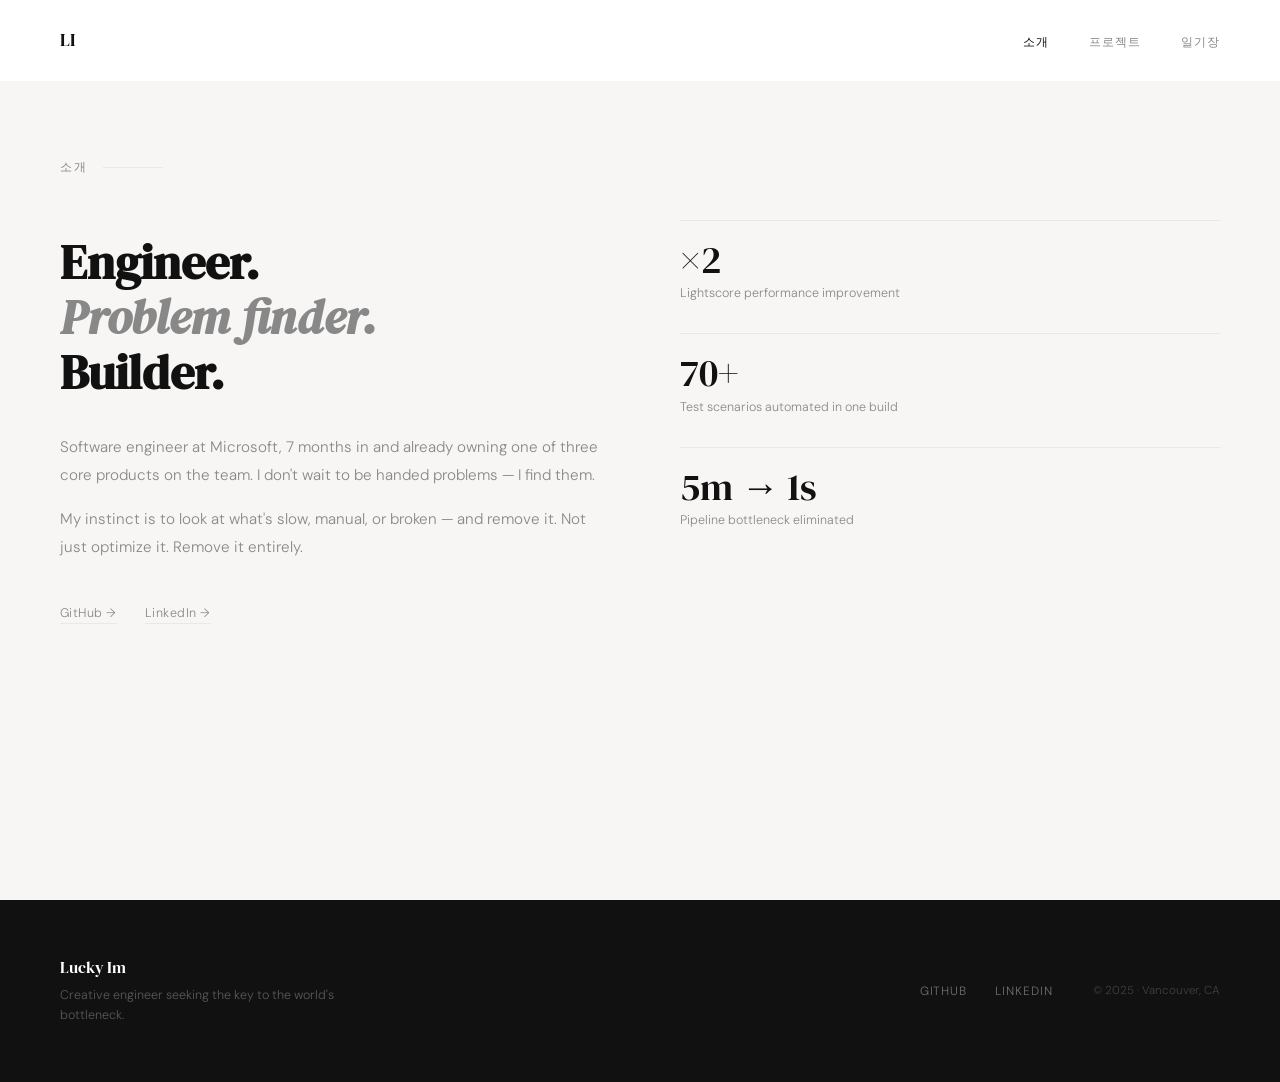
==== about/index.html @ 6e1627e8 "new portfolio" ====
<!DOCTYPE html>
<html lang="en">
<head>
  <meta charset="UTF-8" />
  <meta name="viewport" content="width=device-width, initial-scale=1.0" />
  <title>Lucky Im — 소개</title>
  <link href="https://fonts.googleapis.com/css2?family=DM+Serif+Display:ital@0;1&family=DM+Sans:wght@300;400;500&display=swap" rel="stylesheet" />
  <link rel="stylesheet" href="../css/style.css" />
</head>
<body>

  <!-- NAV -->
  <nav id="nav">
    <a class="nav-logo" href="/">LI</a>
    <ul class="nav-links">
      <li><a href="/about">소개</a></li>
      <li><a href="/projects">프로젝트</a></li>
      <li><a href="/diary">일기장</a></li>
    </ul>
  </nav>

  <!-- ABOUT -->
  <section id="about-page">
    <div class="about-left">
      <div class="section-label reveal">소개</div>
      <h2 class="about-heading reveal">Engineer.<br><em>Problem finder.</em><br>Builder.</h2>
      <p class="about-text reveal">
        Software engineer at Microsoft, 7 months in and already owning one of three core products on the team. I don't wait to be handed problems — I find them.
      </p>
      <p class="about-text reveal">
        My instinct is to look at what's slow, manual, or broken — and remove it. Not just optimize it. Remove it entirely.
      </p>
      <div style="margin-top: 40px;" class="reveal">
        <a href="https://github.com/luckyim0519" target="_blank" class="btn-ghost" style="margin-right: 24px;">GitHub →</a>
        <a href="https://www.linkedin.com/in/luckyim/?originalSubdomain=ca" target="_blank" class="btn-ghost">LinkedIn →</a>
      </div>
    </div>
    <div class="about-right">
      <div class="stat-row">
        <div class="stat reveal">
          <div class="stat-num">×2</div>
          <div class="stat-label">Lightscore performance improvement</div>
        </div>
        <div class="stat reveal">
          <div class="stat-num">70+</div>
          <div class="stat-label">Test scenarios automated in one build</div>
        </div>
        <div class="stat reveal">
          <div class="stat-num">5m → 1s</div>
          <div class="stat-label">Pipeline bottleneck eliminated</div>
        </div>
      </div>
    </div>
  </section>

  <!-- FOOTER -->
  <footer>
    <div class="footer-left">
      <span class="footer-name">Lucky Im</span>
      <span class="footer-sub">Creative engineer seeking the key to the world's bottleneck.</span>
    </div>
    <div class="footer-links">
      <a href="https://github.com/luckyim0519" target="_blank">GitHub</a>
      <a href="https://www.linkedin.com/in/luckyim/?originalSubdomain=ca" target="_blank">LinkedIn</a>
    </div>
    <span class="footer-copy">© 2025 · Vancouver, CA</span>
  </footer>

  <script src="../js/main.js"></script>
</body>
</html>
---- css/style.css ----
/* ============================================
   Lucky Im — Portfolio · style.css
   ============================================ */

:root {
  --white: #ffffff;
  --off: #f7f6f4;
  --ink: #111111;
  --muted: #888888;
  --border: #e8e8e8;
}

* { margin: 0; padding: 0; box-sizing: border-box; }
html { scroll-behavior: smooth; }

body {
  font-family: 'DM Sans', sans-serif;
  background: var(--white);
  color: var(--ink);
  font-weight: 300;
  -webkit-font-smoothing: antialiased;
}

/* ── NAV ── */
nav {
  position: fixed;
  top: 0; left: 0; right: 0;
  z-index: 100;
  display: flex;
  justify-content: space-between;
  align-items: center;
  padding: 28px 60px;
  background: rgba(255,255,255,0.92);
  backdrop-filter: blur(12px);
  border-bottom: 1px solid transparent;
  transition: border-color 0.3s;
}
nav.scrolled { border-color: var(--border); }

.nav-logo {
  font-family: 'DM Serif Display', serif;
  font-size: 1.1rem;
  color: var(--ink);
  text-decoration: none;
}

.nav-links { display: flex; gap: 40px; list-style: none; }
.nav-links a {
  font-size: 0.78rem;
  font-weight: 400;
  color: var(--muted);
  text-decoration: none;
  letter-spacing: 0.08em;
  text-transform: uppercase;
  transition: color 0.2s;
}
.nav-links a:hover,
.nav-links a.active { color: var(--ink); }

/* ── SECTIONS ── */
section { padding: 120px 60px; }

.section-label {
  font-size: 0.72rem;
  color: var(--muted);
  letter-spacing: 0.14em;
  text-transform: uppercase;
  margin-bottom: 60px;
  display: flex;
  align-items: center;
  gap: 16px;
}
.section-label::after {
  content: '';
  flex: 1;
  max-width: 60px;
  height: 1px;
  background: var(--border);
}

/* ── BUTTONS ── */
.btn-primary {
  display: inline-block;
  padding: 14px 32px;
  background: var(--ink);
  color: white;
  font-size: 0.78rem;
  font-weight: 500;
  letter-spacing: 0.06em;
  text-transform: uppercase;
  text-decoration: none;
  transition: opacity 0.2s;
}
.btn-primary:hover { opacity: 0.75; }

.btn-ghost {
  font-size: 0.78rem;
  color: var(--muted);
  text-decoration: none;
  letter-spacing: 0.04em;
  border-bottom: 1px solid var(--border);
  padding-bottom: 2px;
  transition: color 0.2s, border-color 0.2s;
}
.btn-ghost:hover { color: var(--ink); border-color: var(--ink); }

/* ── HERO (index only) ── */
#hero {
  min-height: 100vh;
  display: flex;
  flex-direction: column;
  justify-content: center;
  padding: 0 60px;
  position: relative;
}

.hero-tag {
  font-size: 0.75rem;
  color: var(--muted);
  letter-spacing: 0.12em;
  text-transform: uppercase;
  margin-bottom: 28px;
  opacity: 0;
  animation: fadeUp 0.8s 0.2s forwards;
}

.hero-name {
  font-family: 'DM Serif Display', serif;
  font-size: clamp(3.5rem, 8vw, 7rem);
  line-height: 1.0;
  opacity: 0;
  animation: fadeUp 0.8s 0.35s forwards;
}
.hero-name em { font-style: italic; color: var(--muted); }

.hero-sub {
  margin-top: 32px;
  font-size: 1rem;
  color: var(--muted);
  max-width: 480px;
  line-height: 1.7;
  opacity: 0;
  animation: fadeUp 0.8s 0.5s forwards;
}

.hero-cta {
  margin-top: 52px;
  display: flex;
  gap: 24px;
  align-items: center;
  opacity: 0;
  animation: fadeUp 0.8s 0.65s forwards;
}

.hero-scroll {
  position: absolute;
  bottom: 40px; left: 60px;
  display: flex;
  align-items: center;
  gap: 12px;
  font-size: 0.72rem;
  color: var(--muted);
  letter-spacing: 0.1em;
  text-transform: uppercase;
  opacity: 0;
  animation: fadeUp 0.8s 1s forwards;
}
.scroll-line { width: 40px; height: 1px; background: var(--border); }

/* ── GALLERY (index only) ── */
#gallery { padding: 0; overflow: hidden; }

.photo-grid {
  display: grid;
  grid-template-columns: repeat(3, 1fr);
  gap: 3px;
}

.photo-item {
  aspect-ratio: 1 / 1;
  overflow: hidden;
  background: var(--off);
  opacity: 0;
  transform: translateY(32px) scale(0.97);
  transition: opacity 0.6s ease, transform 0.6s ease;
}
.photo-item.visible { opacity: 1; transform: translateY(0) scale(1); }

.photo-item:nth-child(1) { transition-delay: 0s; }
.photo-item:nth-child(2) { transition-delay: 0.08s; }
.photo-item:nth-child(3) { transition-delay: 0.16s; }
.photo-item:nth-child(4) { transition-delay: 0.24s; }
.photo-item:nth-child(5) { transition-delay: 0.32s; }
.photo-item:nth-child(6) { transition-delay: 0.40s; }
.photo-item:nth-child(7) { transition-delay: 0.48s; }
.photo-item:nth-child(8) { transition-delay: 0.56s; }
.photo-item:nth-child(9) { transition-delay: 0.64s; }

.photo-item img {
  width: 100%; height: 100%;
  object-fit: cover;
  display: block;
  filter: grayscale(15%);
  transition: transform 0.5s ease, filter 0.5s ease;
}
.photo-item:hover img { transform: scale(1.04); filter: grayscale(0%); }

.photo-placeholder {
  width: 100%; height: 100%;
  background: var(--off);
  display: flex;
  align-items: center;
  justify-content: center;
  font-size: 0.7rem;
  color: var(--border);
  letter-spacing: 0.08em;
  text-transform: uppercase;
}

/* ── ABOUT PAGE ── */
#about-page {
  padding-top: 160px;
  display: grid;
  grid-template-columns: 1fr 1fr;
  gap: 80px;
  align-items: start;
  background: var(--off);
  min-height: 100vh;
}

.about-heading {
  font-family: 'DM Serif Display', serif;
  font-size: clamp(2rem, 4vw, 3rem);
  line-height: 1.15;
  margin-bottom: 32px;
}
.about-heading em { font-style: italic; color: var(--muted); }

.about-text {
  font-size: 0.95rem;
  color: var(--muted);
  line-height: 1.85;
  margin-bottom: 16px;
}

.about-right { padding-top: 60px; }
.stat-row { display: flex; flex-direction: column; gap: 32px; }
.stat { border-top: 1px solid var(--border); padding-top: 20px; }
.stat-num {
  font-family: 'DM Serif Display', serif;
  font-size: 2.4rem;
  line-height: 1;
  margin-bottom: 6px;
}
.stat-label { font-size: 0.78rem; color: var(--muted); }

/* ── PROJECTS PAGE ── */
#projects-page { padding-top: 160px; min-height: 100vh; }

.projects-grid { display: grid; grid-template-columns: 1fr 1fr; gap: 2px; }

.project-card {
  background: var(--off);
  padding: 48px 44px;
  transition: background 0.25s;
}
.project-card:hover { background: #f0ede8; }

.project-card.featured {
  grid-column: span 2;
  display: grid;
  grid-template-columns: 1fr 1fr;
  gap: 60px;
  align-items: center;
}

.project-num {
  font-size: 0.72rem;
  color: var(--border);
  letter-spacing: 0.06em;
  margin-bottom: 28px;
  font-family: 'DM Serif Display', serif;
}

.project-title {
  font-family: 'DM Serif Display', serif;
  font-size: 1.5rem;
  line-height: 1.25;
  margin-bottom: 16px;
}

.project-desc {
  font-size: 0.88rem;
  color: var(--muted);
  line-height: 1.75;
}

.project-tags { display: flex; flex-wrap: wrap; gap: 8px; margin-top: 28px; }
.tag {
  font-size: 0.68rem;
  letter-spacing: 0.08em;
  text-transform: uppercase;
  color: var(--muted);
  border: 1px solid var(--border);
  padding: 5px 12px;
}

.project-impact {
  font-family: 'DM Serif Display', serif;
  font-size: clamp(2.5rem, 5vw, 4rem);
  line-height: 1.1;
  margin-bottom: 12px;
}
.project-impact-label { font-size: 0.8rem; color: var(--muted); }

/* ── DIARY PAGE ── */
#diary-page { padding-top: 160px; min-height: 100vh; background: var(--off); }

.diary-entry {
  max-width: 640px;
  margin-bottom: 48px;
  padding-bottom: 48px;
  border-bottom: 1px solid var(--border);
}
.diary-date {
  font-size: 0.72rem;
  color: var(--muted);
  letter-spacing: 0.1em;
  text-transform: uppercase;
  margin-bottom: 16px;
}
.diary-title {
  font-family: 'DM Serif Display', serif;
  font-size: 1.3rem;
  margin-bottom: 16px;
}
.diary-text {
  font-size: 0.92rem;
  color: var(--muted);
  line-height: 1.85;
}
.diary-more {
  font-size: 0.88rem;
  color: var(--muted);
  font-style: italic;
  font-family: 'DM Serif Display', serif;
  max-width: 640px;
}

/* ── PREVIEW SECTIONS (index only) ── */
#about-preview {
  background: var(--off);
  padding: 120px 60px 80px;
}

#projects-preview {
  padding: 120px 60px 80px;
}

#diary-preview {
  background: var(--off);
  padding: 120px 60px 80px;
}

.preview-grid {
  display: grid;
  grid-template-columns: 1fr 1fr;
  gap: 80px;
  align-items: start;
  margin-bottom: 48px;
}

.preview-right { padding-top: 20px; }

.preview-link {
  display: inline-block;
  font-size: 0.8rem;
  color: var(--ink);
  text-decoration: none;
  letter-spacing: 0.06em;
  border-bottom: 1px solid var(--ink);
  padding-bottom: 2px;
  margin-top: 48px;
  transition: opacity 0.2s;
}
.preview-link:hover { opacity: 0.5; }

#projects-preview .project-card.featured {
  margin-bottom: 0;
}

#diary-preview .diary-entry {
  border-bottom: none;
  margin-bottom: 0;
  padding-bottom: 0;
  max-width: 640px;
}

/* ── FOOTER (updated) ── */
footer {
  background: var(--ink);
  padding: 56px 60px;
  display: grid;
  grid-template-columns: 1fr auto auto;
  gap: 40px;
  align-items: center;
}

.footer-left {
  display: flex;
  flex-direction: column;
  gap: 8px;
}

.footer-name {
  font-family: 'DM Serif Display', serif;
  font-size: 1rem;
  color: white;
}

.footer-sub {
  font-size: 0.78rem;
  color: rgba(255,255,255,0.3);
  max-width: 300px;
  line-height: 1.6;
}

.footer-links {
  display: flex;
  gap: 28px;
}

.footer-links a {
  font-size: 0.75rem;
  color: rgba(255,255,255,0.4);
  text-decoration: none;
  letter-spacing: 0.08em;
  text-transform: uppercase;
  transition: color 0.2s;
}
.footer-links a:hover { color: white; }

.footer-copy {
  font-size: 0.72rem;
  color: rgba(255,255,255,0.2);
}



/* ── ANIMATIONS ── */
@keyframes fadeUp {
  from { opacity: 0; transform: translateY(20px); }
  to { opacity: 1; transform: translateY(0); }
}

.reveal {
  opacity: 0;
  transform: translateY(24px);
  transition: opacity 0.7s ease, transform 0.7s ease;
}
.reveal.visible { opacity: 1; transform: none; }

/* ── RESPONSIVE ── */
@media (max-width: 768px) {
  nav { padding: 20px 24px; }
  .nav-links { display: none; }
  section, #about-page, #projects-page, #diary-page { padding: 100px 24px 60px; }
  #hero { padding: 0 24px; }
  #about-page { grid-template-columns: 1fr; gap: 48px; }
  .about-right { padding-top: 0; }
  .projects-grid { grid-template-columns: 1fr; }
  .project-card.featured { grid-column: span 1; grid-template-columns: 1fr; gap: 32px; }
  footer { padding: 20px 24px; flex-direction: column; gap: 8px; }
}
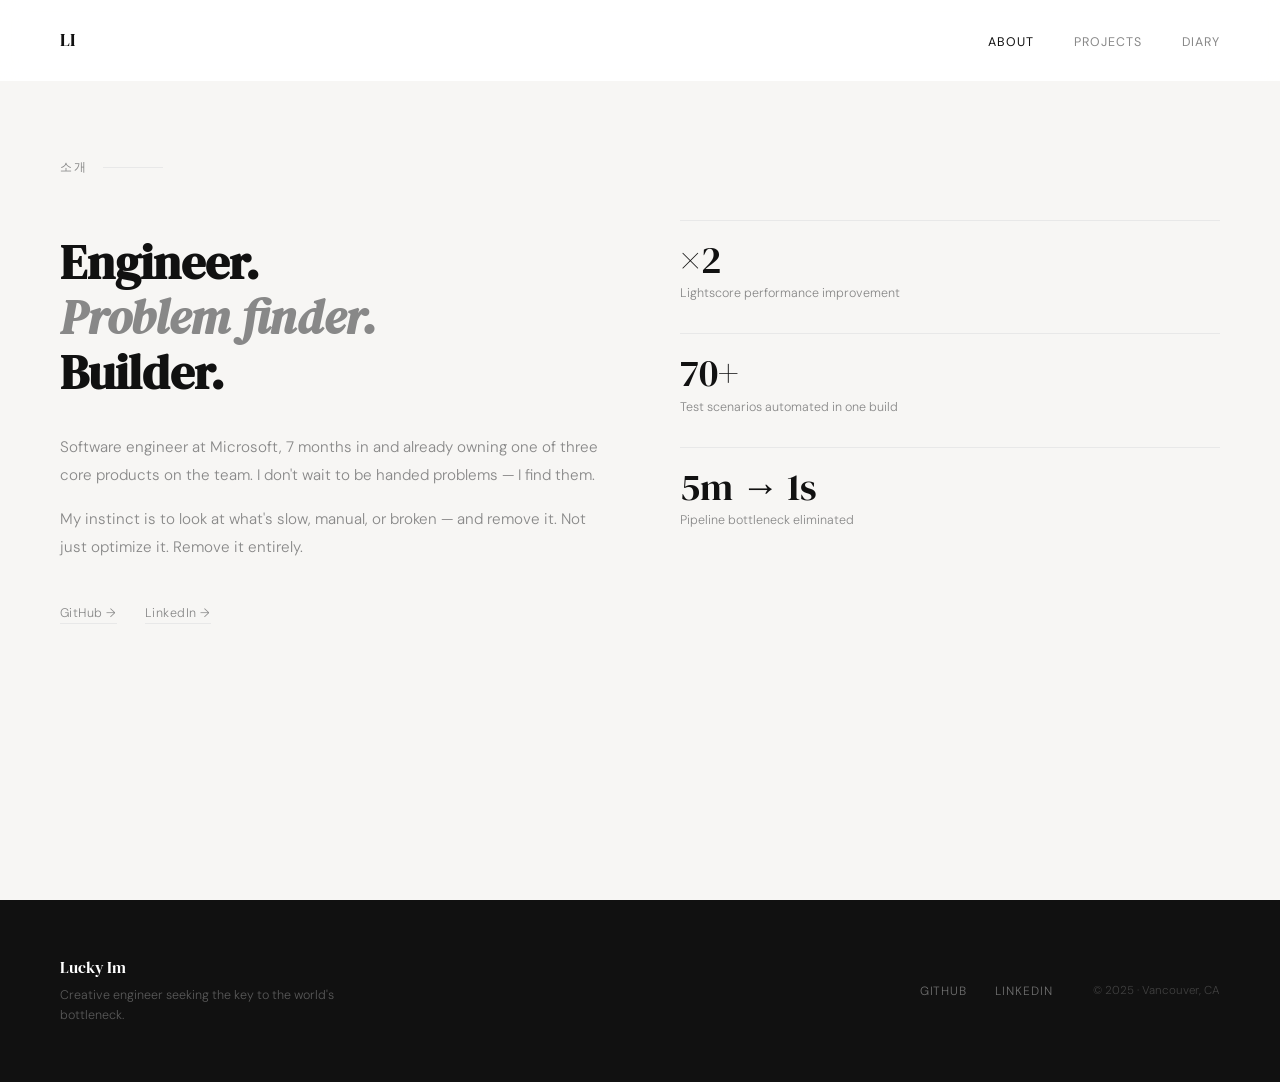
==== commit d502f8b4: "add hamburger menu for mobile nav on all pages Co-Authored-By: Claude Sonnet 4.6 <noreply@anthropic." ====
--- a/about/index.html
+++ b/about/index.html
@@ -4,6 +4,8 @@
   <meta charset="UTF-8" />
   <meta name="viewport" content="width=device-width, initial-scale=1.0" />
   <title>Lucky Im — 소개</title>
+  <link rel="preconnect" href="https://fonts.googleapis.com" />
+  <link rel="preconnect" href="https://fonts.gstatic.com" crossorigin />
   <link href="https://fonts.googleapis.com/css2?family=DM+Serif+Display:ital@0;1&family=DM+Sans:wght@300;400;500&display=swap" rel="stylesheet" />
   <link rel="stylesheet" href="../css/style.css" />
 </head>
@@ -13,10 +15,13 @@
   <nav id="nav">
     <a class="nav-logo" href="/">LI</a>
     <ul class="nav-links">
-      <li><a href="/about">소개</a></li>
-      <li><a href="/projects">프로젝트</a></li>
-      <li><a href="/diary">일기장</a></li>
+      <li><a href="/about">About</a></li>
+      <li><a href="/projects">Projects</a></li>
+      <li><a href="/diary">Diary</a></li>
     </ul>
+    <button class="nav-hamburger" id="nav-hamburger" aria-label="Toggle menu" aria-expanded="false">
+      <span></span><span></span><span></span>
+    </button>
   </nav>
 
   <!-- ABOUT -->
--- a/css/style.css
+++ b/css/style.css
@@ -460,10 +460,69 @@
 }
 .reveal.visible { opacity: 1; transform: none; }
 
+/* ── HAMBURGER ── */
+.nav-hamburger {
+  display: none;
+  flex-direction: column;
+  justify-content: center;
+  gap: 5px;
+  width: 32px;
+  height: 32px;
+  background: none;
+  border: none;
+  cursor: pointer;
+  padding: 0;
+  z-index: 110;
+}
+.nav-hamburger span {
+  display: block;
+  width: 22px;
+  height: 2px;
+  background: var(--ink);
+  border-radius: 2px;
+  transition: transform 0.25s, opacity 0.25s;
+  transform-origin: center;
+}
+.nav-hamburger.open span:nth-child(1) { transform: translateY(7px) rotate(45deg); }
+.nav-hamburger.open span:nth-child(2) { opacity: 0; }
+.nav-hamburger.open span:nth-child(3) { transform: translateY(-7px) rotate(-45deg); }
+
+/* mobile dropdown menu */
+.nav-mobile-menu {
+  display: none;
+  position: fixed;
+  top: 0; left: 0; right: 0;
+  padding-top: 68px;
+  background: rgba(255,255,255,0.97);
+  backdrop-filter: blur(16px);
+  z-index: 105;
+  flex-direction: column;
+  align-items: center;
+  border-bottom: 1px solid var(--border);
+}
+.nav-mobile-menu.open { display: flex; }
+.nav-mobile-menu a {
+  width: 100%;
+  text-align: center;
+  padding: 18px 0;
+  font-size: 0.82rem;
+  font-weight: 400;
+  letter-spacing: 0.12em;
+  text-transform: uppercase;
+  color: var(--muted);
+  text-decoration: none;
+  border-bottom: 1px solid var(--border);
+  transition: color 0.2s;
+}
+.nav-mobile-menu a:last-child { border-bottom: none; }
+.nav-mobile-menu a:hover,
+.nav-mobile-menu a.active { color: var(--ink); }
+
 /* ── RESPONSIVE ── */
 @media (max-width: 768px) {
   nav { padding: 20px 24px; }
   .nav-links { display: none; }
+  .nav-hamburger { display: flex; }
   section, #about-page, #projects-page, #diary-page { padding: 100px 24px 60px; }
   #hero { padding: 0 24px; }
   #about-page { grid-template-columns: 1fr; gap: 48px; }
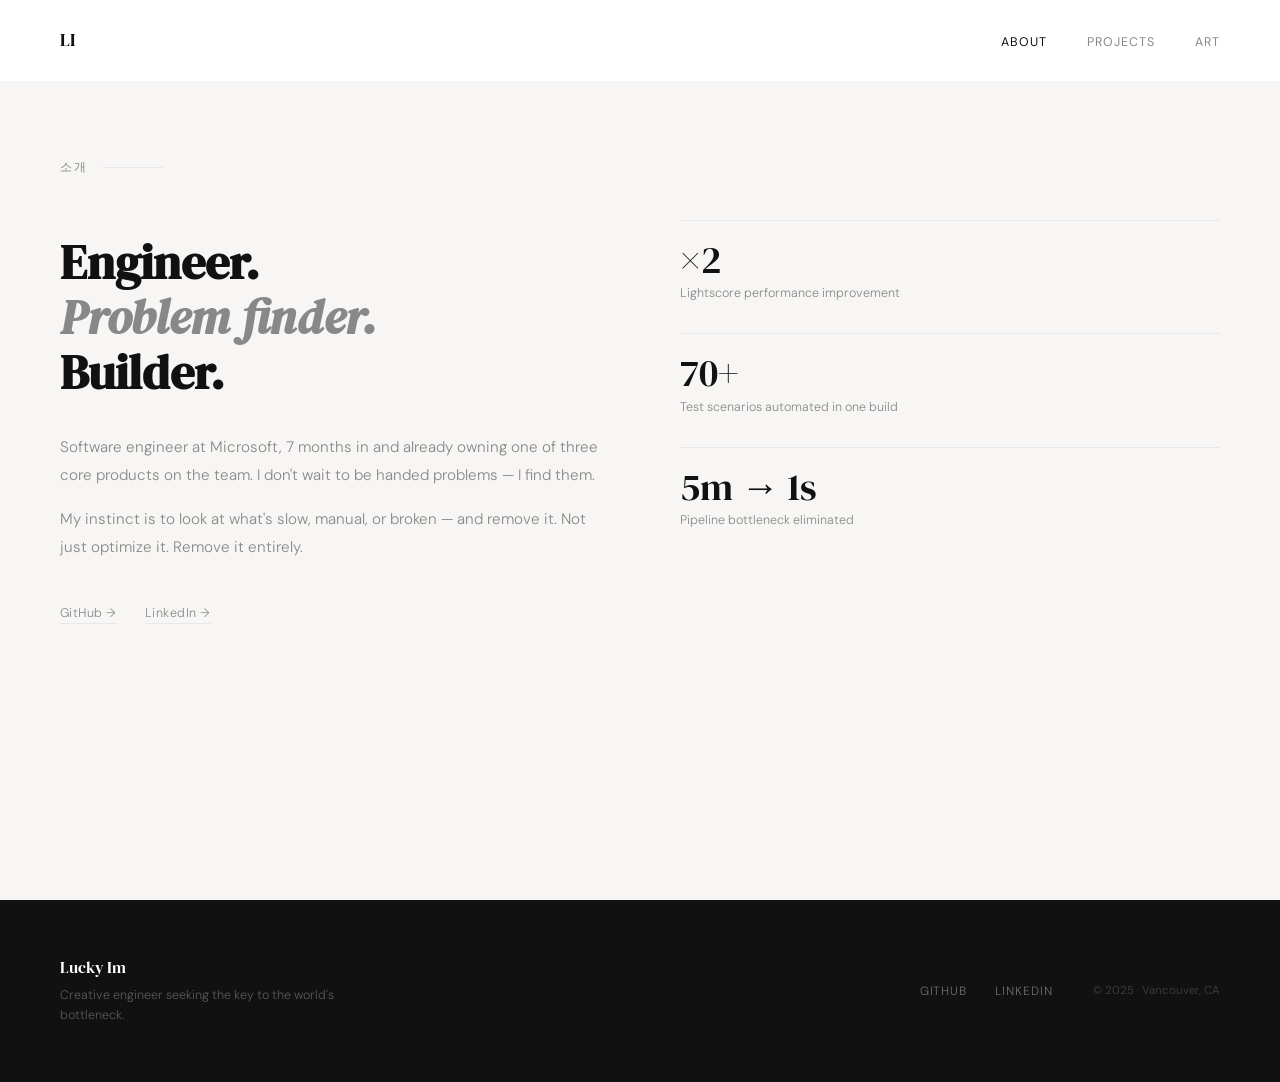
==== commit d7165c01: "feat: rename /diary → /art and add winter snow scene for art/project1 - Update all nav links and rou" ====
--- a/about/index.html
+++ b/about/index.html
@@ -17,7 +17,7 @@
     <ul class="nav-links">
       <li><a href="/about">About</a></li>
       <li><a href="/projects">Projects</a></li>
-      <li><a href="/diary">Diary</a></li>
+      <li><a href="/art">Art</a></li>
     </ul>
     <button class="nav-hamburger" id="nav-hamburger" aria-label="Toggle menu" aria-expanded="false">
       <span></span><span></span><span></span>
--- a/css/style.css
+++ b/css/style.css
@@ -313,8 +313,8 @@
 }
 .project-impact-label { font-size: 0.8rem; color: var(--muted); }
 
-/* ── DIARY PAGE ── */
-#diary-page { padding-top: 160px; min-height: 100vh; background: var(--off); }
+/* ── ART PAGE ── */
+#art-page { padding-top: 160px; min-height: 100vh; background: var(--off); }
 
 .diary-entry {
   max-width: 640px;
@@ -357,7 +357,7 @@
   padding: 120px 60px 80px;
 }
 
-#diary-preview {
+#art-preview {
   background: var(--off);
   padding: 120px 60px 80px;
 }
@@ -389,7 +389,7 @@
   margin-bottom: 0;
 }
 
-#diary-preview .diary-entry {
+#art-preview .diary-entry {
   border-bottom: none;
   margin-bottom: 0;
   padding-bottom: 0;
@@ -461,6 +461,10 @@
 .reveal.visible { opacity: 1; transform: none; }
 
 /* ── HAMBURGER ── */
+
+/* Raise the nav above the mobile menu */
+nav { z-index: 300 !important; }
+
 .nav-hamburger {
   display: none;
   flex-direction: column;
@@ -472,7 +476,8 @@
   border: none;
   cursor: pointer;
   padding: 0;
-  z-index: 110;
+  position: relative;
+  z-index: 301; /* always above mobile menu */
 }
 .nav-hamburger span {
   display: block;
@@ -487,15 +492,14 @@
 .nav-hamburger.open span:nth-child(2) { opacity: 0; }
 .nav-hamburger.open span:nth-child(3) { transform: translateY(-7px) rotate(-45deg); }
 
-/* mobile dropdown menu */
+/* mobile dropdown menu — sits below the nav bar, never covers it */
 .nav-mobile-menu {
   display: none;
   position: fixed;
-  top: 0; left: 0; right: 0;
-  padding-top: 68px;
+  top: 65px; left: 0; right: 0;
   background: rgba(255,255,255,0.97);
   backdrop-filter: blur(16px);
-  z-index: 105;
+  z-index: 200; /* below nav (300) so LI + hamburger always visible */
   flex-direction: column;
   align-items: center;
   border-bottom: 1px solid var(--border);
@@ -523,7 +527,7 @@
   nav { padding: 20px 24px; }
   .nav-links { display: none; }
   .nav-hamburger { display: flex; }
-  section, #about-page, #projects-page, #diary-page { padding: 100px 24px 60px; }
+  section, #about-page, #projects-page, #art-page { padding: 100px 24px 60px; }
   #hero { padding: 0 24px; }
   #about-page { grid-template-columns: 1fr; gap: 48px; }
   .about-right { padding-top: 0; }
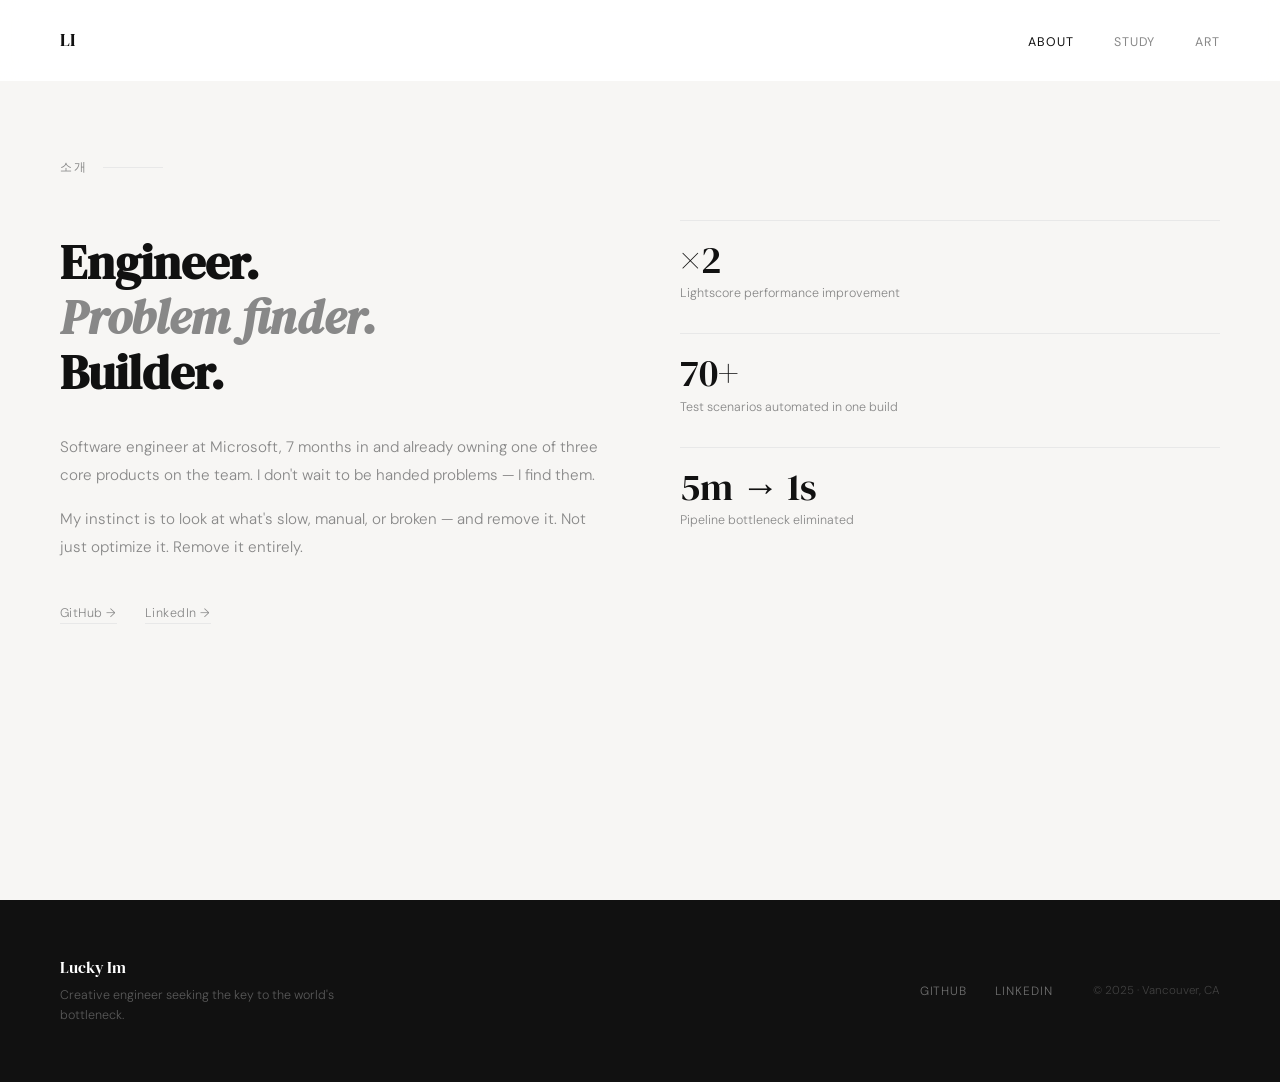
==== commit 0867e60d: "feat: rename Projects → Study and add /study blog page - Nav updated to "About | Study | Art" across" ====
--- a/about/index.html
+++ b/about/index.html
@@ -16,7 +16,7 @@
     <a class="nav-logo" href="/">LI</a>
     <ul class="nav-links">
       <li><a href="/about">About</a></li>
-      <li><a href="/projects">Projects</a></li>
+      <li><a href="/study">Study</a></li>
       <li><a href="/art">Art</a></li>
     </ul>
     <button class="nav-hamburger" id="nav-hamburger" aria-label="Toggle menu" aria-expanded="false">
--- a/css/style.css
+++ b/css/style.css
@@ -257,6 +257,9 @@
 /* ── PROJECTS PAGE ── */
 #projects-page { padding-top: 160px; min-height: 100vh; }
 
+/* ── STUDY PAGE ── */
+#study-page { padding-top: 160px; min-height: 100vh; }
+
 .projects-grid { display: grid; grid-template-columns: 1fr 1fr; gap: 2px; }
 
 .project-card {
@@ -354,6 +357,10 @@
 }
 
 #projects-preview {
+  padding: 120px 60px 80px;
+}
+
+#study-preview {
   padding: 120px 60px 80px;
 }
 
@@ -386,6 +393,10 @@
 .preview-link:hover { opacity: 0.5; }
 
 #projects-preview .project-card.featured {
+  margin-bottom: 0;
+}
+
+#study-preview .project-card.featured {
   margin-bottom: 0;
 }
 
@@ -527,7 +538,7 @@
   nav { padding: 20px 24px; }
   .nav-links { display: none; }
   .nav-hamburger { display: flex; }
-  section, #about-page, #projects-page, #art-page { padding: 100px 24px 60px; }
+  section, #about-page, #projects-page, #study-page, #art-page { padding: 100px 24px 60px; }
   #hero { padding: 0 24px; }
   #about-page { grid-template-columns: 1fr; gap: 48px; }
   .about-right { padding-top: 0; }
